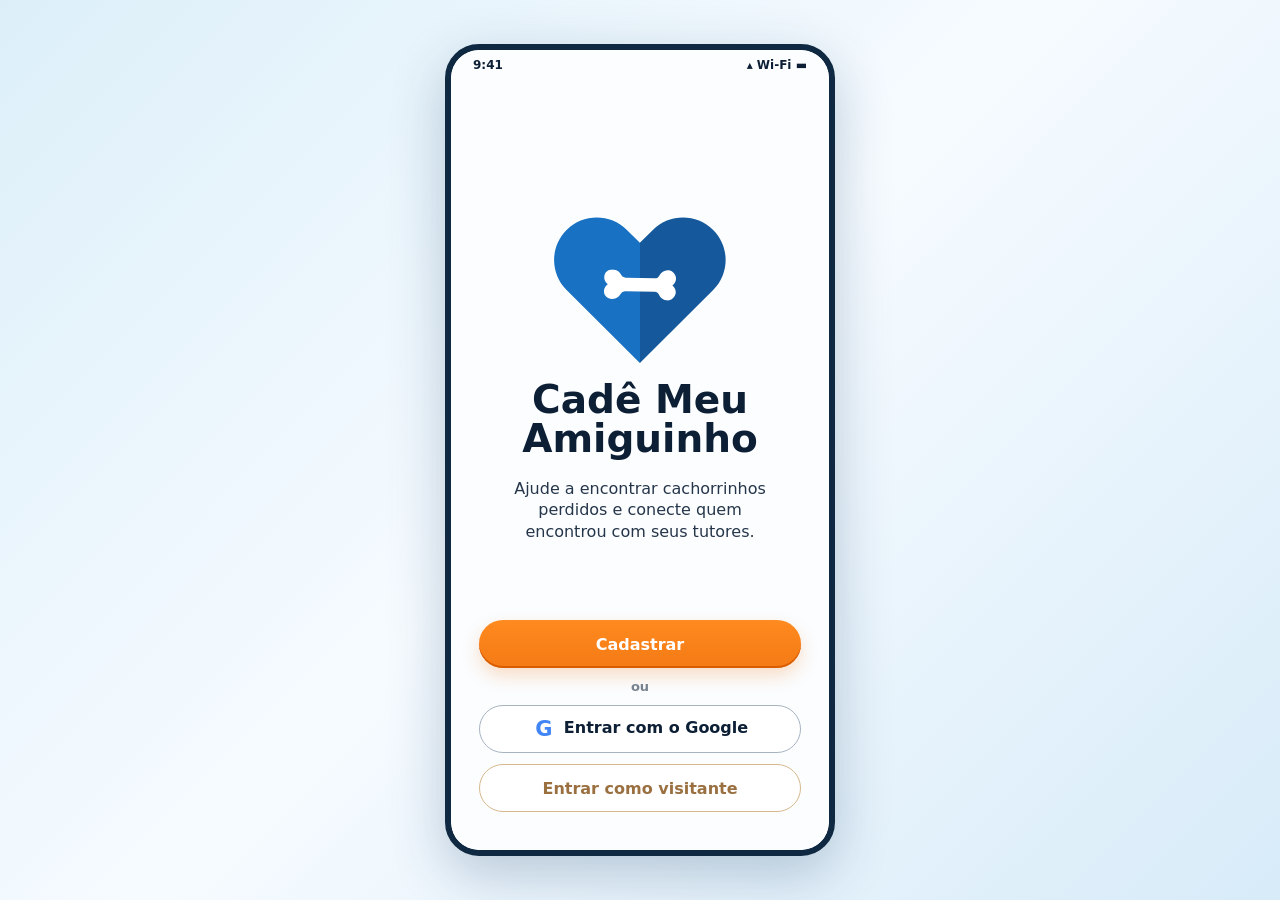
==== mobile.html @ 2a05feb0 "Adicionar prototipo estatico" ====
<!doctype html>
<html lang="pt-BR">
  <head>
    <meta charset="utf-8">
    <meta name="viewport" content="width=device-width, initial-scale=1">
    <title>Cadê Meu Amiguinho</title>
    <style>
:root {
  --blue-dark: #08345d;
  --blue-main: #0f69aa;
  --blue-light: #2488c7;
  --blue-soft: #e9f6fd;
  --orange: #f47a15;
  --orange-dark: #d95d00;
  --ink: #0d1f35;
  --muted: #657385;
  --line: #dce6ee;
  --paper: #fbfdff;
  --white: #ffffff;
  --shadow: 0 18px 55px rgba(8, 52, 93, 0.24);
}

* { box-sizing: border-box; }

body {
  margin: 0;
  min-height: 100vh;
  font-family: Inter, ui-sans-serif, system-ui, -apple-system, BlinkMacSystemFont, "Segoe UI", sans-serif;
  color: var(--ink);
  background: linear-gradient(135deg, #dceff9 0%, #f6fbff 48%, #d7ebf8 100%);
}

button { font: inherit; cursor: pointer; }

.workspace {
  min-height: 100vh;
  display: grid;
  place-items: center;
  padding: 24px;
}

.phone-frame {
  width: min(390px, 100vw);
  height: min(812px, calc(100vh - 28px));
  min-height: 700px;
  border: 6px solid #102942;
  border-radius: 34px;
  background: #102942;
  box-shadow: var(--shadow);
  overflow: hidden;
}

.phone-screen {
  height: 100%;
  display: grid;
  grid-template-rows: 30px 1fr;
  overflow: hidden;
  border-radius: 27px;
  background: var(--paper);
}

.status-bar {
  z-index: 10;
  display: flex;
  align-items: center;
  justify-content: space-between;
  padding: 0 22px;
  background: var(--paper);
  color: var(--ink);
  font-size: 12px;
  font-weight: 800;
}

#app { min-height: 0; }

.screen {
  height: 100%;
  overflow: hidden;
  background: var(--paper);
}

.splash {
  display: grid;
  grid-template-rows: 1fr auto;
  padding: 60px 28px 38px;
  text-align: center;
}

.splash-center {
  align-self: center;
  display: grid;
  justify-items: center;
  gap: 20px;
}

.logo-heart {
  position: relative;
  width: 118px;
  height: 104px;
  margin-bottom: 4px;
}

.logo-heart::before,
.logo-heart::after {
  content: "";
  position: absolute;
  top: 0;
  width: 64px;
  height: 94px;
  border-radius: 34px 34px 12px 12px;
  background: linear-gradient(150deg, var(--blue-light), var(--blue-main) 58%, var(--blue-dark));
}

.logo-heart::before {
  left: 58px;
  transform: rotate(45deg);
  transform-origin: 0 100%;
}

.logo-heart::after {
  left: 0;
  transform: rotate(-45deg);
  transform-origin: 100% 100%;
}

.bone {
  position: absolute;
  z-index: 2;
  left: 25px;
  top: 44px;
  width: 68px;
  height: 17px;
  border-radius: 999px;
  background: var(--white);
}

.bone::before,
.bone::after {
  content: "";
  position: absolute;
  top: -9px;
  width: 34px;
  height: 34px;
  border-radius: 50%;
  background: var(--white);
  box-shadow: 0 16px 0 var(--white);
}

.bone::before { left: -10px; }
.bone::after { right: -10px; }

.splash h1 {
  margin: 0;
  max-width: 290px;
  font-size: 39px;
  line-height: 0.98;
  color: var(--ink);
  letter-spacing: 0;
}

.splash p {
  margin: 0;
  max-width: 265px;
  color: #26364a;
  font-size: 16px;
  line-height: 1.35;
  font-weight: 500;
}

.splash-actions {
  display: grid;
  gap: 11px;
}

.primary-button,
.outline-button,
.ghost-button {
  width: 100%;
  min-height: 48px;
  border-radius: 999px;
  font-weight: 800;
}

.primary-button {
  border: 0;
  background: linear-gradient(180deg, #ff8a1f, var(--orange));
  color: var(--white);
  box-shadow: inset 0 -2px 0 var(--orange-dark), 0 8px 18px rgba(244, 122, 21, 0.24);
}

.or-label {
  color: #778290;
  font-size: 13px;
  font-weight: 700;
}

.outline-button,
.ghost-button {
  background: var(--white);
  color: var(--ink);
  border: 1.5px solid #a8b4c2;
}

.ghost-button {
  color: #9a7040;
  border-color: #d6b88c;
}

.google-mark {
  display: inline-grid;
  place-items: center;
  width: 24px;
  height: 24px;
  margin-right: 8px;
  border-radius: 50%;
  color: #4285f4;
  font-size: 21px;
  font-weight: 900;
  vertical-align: -3px;
}

.menu {
  display: grid;
  grid-template-rows: 72px 202px 1fr 70px;
}

.menu-header {
  display: grid;
  grid-template-columns: 44px 1fr 44px;
  align-items: center;
  padding: 0 16px;
  background: linear-gradient(180deg, var(--blue-main), var(--blue-dark));
  color: var(--white);
}

.icon-button {
  width: 38px;
  height: 38px;
  display: grid;
  place-items: center;
  border: 0;
  border-radius: 50%;
  background: transparent;
  color: currentColor;
  font-size: 25px;
}

.compact-brand {
  display: flex;
  align-items: center;
  justify-content: center;
  gap: 8px;
  font-weight: 900;
  line-height: 1;
}

.mini-logo {
  position: relative;
  width: 42px;
  height: 36px;
  display: inline-block;
}

.mini-logo::before,
.mini-logo::after {
  content: "";
  position: absolute;
  top: 1px;
  width: 22px;
  height: 32px;
  border-radius: 16px 16px 4px 4px;
  background: var(--white);
}

.mini-logo::before { left: 21px; transform: rotate(45deg); transform-origin: 0 100%; }
.mini-logo::after { left: 0; transform: rotate(-45deg); transform-origin: 100% 100%; }

.mini-logo span {
  position: absolute;
  z-index: 2;
  left: 9px;
  top: 16px;
  width: 24px;
  height: 7px;
  border-radius: 999px;
  background: var(--blue-main);
}

.hero-dog {
  position: relative;
  overflow: hidden;
  display: grid;
  align-items: end;
  padding: 22px;
  background:
    linear-gradient(180deg, rgba(9, 42, 69, 0.05), rgba(9, 42, 69, 0.62)),
    radial-gradient(circle at 70% 20%, rgba(255,255,255,.78), transparent 17%),
    radial-gradient(circle at 25% 30%, #5f843c, transparent 23%),
    linear-gradient(135deg, #4c712d, #d2b072 52%, #7b4c24 53%, #2f562c);
}

.dog-face {
  position: absolute;
  right: 20px;
  top: 18px;
  width: 175px;
  height: 165px;
  border-radius: 48% 48% 46% 46%;
  background: linear-gradient(145deg, #d9a75e, #b77b35 65%, #89571f);
  box-shadow: -34px 28px 0 rgba(111, 73, 30, .72), 28px 25px 0 rgba(111, 73, 30, .72);
}

.dog-face::before,
.dog-face::after {
  content: "";
  position: absolute;
  top: 58px;
  width: 15px;
  height: 15px;
  border-radius: 50%;
  background: #1a1a1a;
}

.dog-face::before { left: 48px; }
.dog-face::after { right: 48px; }

.dog-nose {
  position: absolute;
  left: 69px;
  top: 82px;
  width: 36px;
  height: 24px;
  border-radius: 50%;
  background: #1d1d1d;
}

.dog-mouth {
  position: absolute;
  left: 72px;
  top: 108px;
  width: 31px;
  height: 34px;
  border-radius: 0 0 18px 18px;
  background: #d96c72;
}

.hero-title {
  position: relative;
  z-index: 2;
  max-width: 255px;
  margin: 0;
  color: var(--white);
  font-size: 25px;
  line-height: 1.03;
  text-shadow: 0 2px 7px rgba(0,0,0,.45);
}

.menu-grid {
  display: grid;
  grid-template-columns: repeat(2, 1fr);
  gap: 14px;
  padding: 14px;
  overflow: auto;
  background: var(--paper);
}

.menu-card {
  min-height: 142px;
  display: grid;
  justify-items: center;
  align-content: center;
  gap: 9px;
  padding: 14px 10px;
  border: 1px solid var(--line);
  border-radius: 10px;
  background: var(--white);
  color: var(--ink);
  text-align: center;
  box-shadow: 0 3px 10px rgba(8, 52, 93, 0.08);
}

.menu-card-icon {
  width: 48px;
  height: 48px;
  display: grid;
  place-items: center;
  border-radius: 50%;
  color: var(--blue-main);
  font-size: 33px;
}

.menu-card h2 {
  margin: 0;
  max-width: 120px;
  font-size: 16px;
  line-height: 1.15;
}

.menu-card p {
  margin: 0;
  max-width: 126px;
  color: #5b6979;
  font-size: 11px;
  line-height: 1.25;
  font-weight: 650;
}

.bottom-nav {
  display: grid;
  grid-template-columns: repeat(3, 1fr);
  align-items: center;
  padding: 7px 15px 10px;
  border-top: 1px solid var(--line);
  background: var(--white);
}

.nav-item {
  min-width: 0;
  display: grid;
  justify-items: center;
  gap: 3px;
  border: 0;
  background: transparent;
  color: var(--blue-main);
  font-size: 11px;
  font-weight: 800;
}

.nav-item.active { color: var(--orange); }
.nav-icon { font-size: 21px; line-height: 1; }

@media (max-width: 520px) {
  .workspace { padding: 0; }
  .phone-frame { width: 100vw; height: 100vh; min-height: 100vh; border: 0; border-radius: 0; }
  .phone-screen { border-radius: 0; }
}

/* Asset-backed artwork */
.splash-logo {
  width: min(174px, 58vw);
  height: 146px;
  display: block;
  object-fit: contain;
  object-position: center;
  margin-bottom: -2px;
}

.header-logo {
  width: 44px;
  height: 38px;
  display: block;
  object-fit: contain;
  object-position: center;
  flex: 0 0 auto;
}

.hero-dog {
  position: relative;
  overflow: hidden;
  display: grid;
  align-items: end;
  padding: 0;
  background: #0b4f83;
}

.hero-banner {
  position: absolute;
  inset: 0;
  width: 100%;
  height: 100%;
  display: block;
  object-fit: cover;
  object-position: center;
}

.hero-dog::after {
  content: "";
  position: absolute;
  inset: 0;
  background: linear-gradient(180deg, rgba(6, 27, 48, 0.04) 34%, rgba(6, 27, 48, 0.66) 100%);
  pointer-events: none;
}

.hero-title {
  position: relative;
  z-index: 2;
  max-width: 255px;
  margin: 0 0 20px 22px;
  color: var(--white);
  font-size: 25px;
  line-height: 1.03;
  text-shadow: 0 2px 7px rgba(0,0,0,.45);
}

/* Screens 6 and 7 */
.app-header {
  height: 58px;
  display: grid;
  grid-template-columns: 44px 1fr 44px;
  align-items: center;
  padding: 0 12px;
  background: linear-gradient(180deg, var(--blue-main), var(--blue-dark));
  color: var(--white);
}

.app-header-title {
  display: flex;
  align-items: center;
  justify-content: center;
  gap: 8px;
  min-width: 0;
  font-size: 17px;
  font-weight: 900;
}

.app-header-title img {
  width: 34px;
  height: 30px;
  object-fit: contain;
  flex: 0 0 auto;
}

.app-header-action {
  display: grid;
  place-items: center;
}

.heart-action,
.heart-inline {
  border: 0;
  background: transparent;
  color: var(--orange);
  font-size: 24px;
  line-height: 1;
}

.list-screen {
  display: grid;
  grid-template-rows: 58px 1fr 70px;
}

.list-content {
  min-height: 0;
  overflow: auto;
  padding: 14px 13px 12px;
}

.search-box {
  height: 42px;
  display: grid;
  grid-template-columns: 32px 1fr;
  align-items: center;
  margin-bottom: 14px;
  padding: 0 12px;
  border: 1px solid var(--line);
  border-radius: 10px;
  background: var(--white);
  color: var(--blue-dark);
  box-shadow: 0 3px 9px rgba(8, 52, 93, 0.05);
}

.search-box span {
  font-size: 22px;
  line-height: 1;
}

.search-box input {
  min-width: 0;
  border: 0;
  outline: 0;
  background: transparent;
  color: var(--ink);
  font-size: 13px;
  font-weight: 650;
}

.search-box input::placeholder {
  color: #758497;
}

.lost-list {
  display: grid;
  gap: 11px;
}

.lost-card {
  position: relative;
  width: 100%;
  min-height: 104px;
  display: grid;
  grid-template-columns: 82px 1fr 20px;
  gap: 10px;
  align-items: center;
  padding: 9px 10px;
  border: 1px solid var(--line);
  border-radius: 10px;
  background: var(--white);
  color: var(--ink);
  text-align: left;
  box-shadow: 0 3px 10px rgba(8, 52, 93, 0.07);
}

.lost-card-photo {
  width: 76px;
  height: 76px;
  border-radius: 8px;
  object-fit: cover;
  background: var(--blue-soft);
}

.lost-card-info {
  min-width: 0;
  display: grid;
  gap: 3px;
}

.lost-card-info strong {
  font-size: 17px;
  line-height: 1.1;
}

.lost-card-info span {
  color: #4f5d70;
  font-size: 11px;
  line-height: 1.2;
  font-weight: 650;
}

.status-pill,
.detail-status {
  justify-self: start;
  width: max-content;
  display: inline-flex;
  align-items: center;
  min-height: 22px;
  padding: 0 9px;
  border-radius: 999px;
  background: #fff0d8;
  color: #ae650b;
  font-size: 11px;
  font-style: normal;
  font-weight: 850;
}

.status-pill.encontrado,
.detail-status.encontrado {
  background: #e7f5ff;
  color: var(--blue-main);
}

.status-pill.para-adocao,
.detail-status.para-adocao {
  background: #eaf8ed;
  color: #277247;
}

.card-favorite {
  align-self: start;
  justify-self: end;
  color: #b97821;
  font-size: 17px;
}

.detail-screen {
  display: grid;
  grid-template-rows: 58px 1fr;
}

.detail-content {
  min-height: 0;
  overflow: auto;
  padding: 14px 16px 24px;
}

.detail-photo-wrap {
  position: relative;
  overflow: hidden;
  height: 184px;
  border-radius: 8px;
  background: var(--blue-soft);
  box-shadow: 0 5px 16px rgba(8, 52, 93, 0.11);
}

.detail-photo {
  width: 100%;
  height: 100%;
  display: block;
  object-fit: cover;
  object-position: center;
}

.detail-status {
  position: absolute;
  top: 10px;
  right: 10px;
  background: #ff9b31;
  color: var(--white);
}

.detail-card {
  padding-top: 14px;
}

.detail-title-row {
  display: flex;
  align-items: center;
  justify-content: space-between;
  gap: 10px;
}

.detail-title-row h1 {
  display: flex;
  align-items: center;
  gap: 9px;
  margin: 0;
  font-size: 25px;
  line-height: 1.1;
}

.detail-title-row h1 span {
  color: var(--blue-dark);
  font-size: 24px;
}

.last-seen {
  margin: 8px 0 17px;
  color: #4f5d70;
  font-size: 13px;
  line-height: 1.35;
  font-weight: 650;
}

.pet-facts {
  display: grid;
  gap: 9px;
  margin: 0 0 17px;
}

.pet-facts div {
  display: grid;
  grid-template-columns: 126px 1fr;
  align-items: baseline;
  gap: 8px;
}

.pet-facts dt {
  color: var(--blue-dark);
  font-size: 13px;
  font-weight: 900;
}

.pet-facts dt::before {
  content: "✣";
  display: inline-block;
  width: 21px;
  color: var(--blue-dark);
}

.pet-facts dd {
  margin: 0;
  color: #2f3b4c;
  font-size: 13px;
  font-weight: 650;
}

.pet-description {
  margin: 0 0 20px;
  color: #3f4a5a;
  font-size: 14px;
  line-height: 1.38;
  font-weight: 600;
}

.contact-button {
  width: 100%;
  min-height: 52px;
  display: flex;
  align-items: center;
  justify-content: center;
  gap: 9px;
  border: 0;
  border-radius: 12px;
  background: linear-gradient(180deg, #2d91d8, #0f75bd);
  color: var(--white);
  font-size: 16px;
  font-weight: 900;
  box-shadow: inset 0 -2px 0 rgba(0, 0, 0, 0.16), 0 8px 18px rgba(15, 105, 170, 0.24);
}

.contact-button span {
  width: 27px;
  height: 27px;
  display: grid;
  place-items: center;
  border: 2px solid currentColor;
  border-radius: 50%;
  font-size: 17px;
}

.favorite-button {
  width: 100%;
  min-height: 46px;
  display: flex;
  align-items: center;
  justify-content: center;
  gap: 8px;
  border: 0;
  background: transparent;
  color: #22344c;
  font-size: 14px;
  font-weight: 800;
}

@media (max-height: 760px) {
  .menu { grid-template-rows: 62px 170px 1fr 64px; }
  .menu-card { min-height: 122px; }
  .lost-card { min-height: 94px; }
  .lost-card-photo { width: 68px; height: 68px; }
  .detail-photo-wrap { height: 162px; }
}

/* Screens 3, 4 and 5 */
.form-screen {
  display: grid;
  grid-template-rows: 58px 1fr;
}

.form-content {
  min-height: 0;
  overflow: auto;
  padding: 13px 16px 18px;
}

.photo-row {
  display: grid;
  grid-template-columns: 1fr 92px;
  gap: 14px;
  align-items: stretch;
  margin-bottom: 12px;
}

.upload-card {
  min-height: 92px;
  display: grid;
  justify-items: center;
  align-content: center;
  gap: 7px;
  padding: 10px;
  border: 1px solid var(--line);
  border-radius: 8px;
  background: var(--white);
  color: var(--blue-dark);
  text-align: center;
  font-size: 12px;
  font-weight: 850;
  line-height: 1.15;
  box-shadow: 0 3px 10px rgba(8, 52, 93, 0.06);
}

.upload-card img {
  width: 38px;
  height: 32px;
  object-fit: contain;
}

.form-preview {
  width: 92px;
  height: 92px;
  display: block;
  border-radius: 8px;
  object-fit: cover;
  background: var(--blue-soft);
}

.pet-form {
  display: grid;
  gap: 10px;
}

.form-field {
  display: grid;
  gap: 5px;
  color: var(--ink);
  font-size: 12px;
  font-weight: 850;
}

.form-field input,
.form-field select,
.form-field textarea {
  width: 100%;
  min-height: 38px;
  border: 1px solid var(--line);
  border-radius: 8px;
  padding: 9px 10px;
  background: var(--white);
  color: var(--ink);
  outline: 0;
  font: inherit;
  font-size: 12px;
  font-weight: 600;
  box-shadow: inset 0 1px 2px rgba(8, 52, 93, 0.05);
}

.form-field textarea {
  min-height: 66px;
  resize: vertical;
}

.form-field input::placeholder,
.form-field textarea::placeholder {
  color: #9aa7b5;
}

.contact-fieldset {
  display: grid;
  gap: 8px;
  margin: 3px 0 0;
  padding: 0;
  border: 0;
}

.contact-fieldset legend {
  margin-bottom: 4px;
  color: var(--ink);
  font-size: 12px;
  font-weight: 900;
}

.icon-field {
  position: relative;
  padding-left: 28px;
}

.icon-field::before {
  position: absolute;
  left: 0;
  top: 25px;
  width: 18px;
  color: #061f35;
  text-align: center;
  font-size: 15px;
}

.icon-field::before { content: "♟"; }
.icon-field.phone::before { content: "☎"; }
.icon-field.email::before { content: "✉"; }

.submit-alert {
  width: 100%;
  min-height: 46px;
  margin-top: 6px;
  border: 0;
  border-radius: 999px;
  background: linear-gradient(180deg, #ff8a1f, var(--orange));
  color: var(--white);
  font-size: 14px;
  font-weight: 900;
  box-shadow: inset 0 -2px 0 var(--orange-dark), 0 8px 18px rgba(244, 122, 21, 0.24);
}

.confirm-screen {
  display: grid;
  grid-template-rows: 58px 1fr;
}

.confirm-content {
  min-height: 0;
  display: grid;
  justify-items: center;
  align-content: center;
  gap: 18px;
  padding: 22px 22px 34px;
  text-align: center;
  overflow: auto;
}

.check-icon {
  width: 74px;
  height: 74px;
  display: grid;
  place-items: center;
  border-radius: 50%;
  background: linear-gradient(180deg, var(--blue-light), var(--blue-main));
  color: var(--white);
  font-size: 52px;
  font-weight: 900;
  line-height: 1;
  box-shadow: 0 8px 22px rgba(15, 105, 170, 0.24);
}

.confirm-logo {
  width: 128px;
  height: 108px;
  object-fit: contain;
}

.confirm-content h1 {
  margin: 0;
  color: var(--ink);
  font-size: 23px;
  line-height: 1.15;
}

.confirm-content > p {
  max-width: 286px;
  margin: -7px 0 10px;
  color: #28394d;
  font-size: 15px;
  line-height: 1.35;
  font-weight: 600;
}

.warning-box {
  width: 100%;
  display: grid;
  grid-template-columns: 38px 1fr;
  grid-template-areas: "icon title" "icon text";
  gap: 3px 10px;
  padding: 16px;
  border: 1px solid #f0d889;
  border-radius: 10px;
  background: #fff4c9;
  color: #573e00;
  text-align: left;
}

.warning-box span {
  grid-area: icon;
  font-size: 30px;
  line-height: 1;
}

.warning-box strong {
  grid-area: title;
  font-size: 14px;
}

.warning-box p {
  grid-area: text;
  margin: 0;
  color: #5f4a16;
  font-size: 12px;
  line-height: 1.35;
  font-weight: 700;
}

@media (max-height: 760px) {
  .form-content { padding: 10px 14px 14px; }
  .photo-row { grid-template-columns: 1fr 82px; gap: 10px; margin-bottom: 8px; }
  .upload-card { min-height: 82px; }
  .form-preview { width: 82px; height: 82px; }
  .pet-form { gap: 7px; }
  .form-field input,
  .form-field select { min-height: 35px; }
  .form-field textarea { min-height: 54px; }
  .confirm-content { gap: 13px; }
  .confirm-logo { width: 108px; height: 92px; }
}

/* Screens 8 and 9 */
.contact-screen,
.favorites-screen {
  display: grid;
  grid-template-rows: 58px 1fr;
}

.favorites-screen {
  grid-template-rows: 58px 1fr 70px;
}

.contact-content,
.favorites-content {
  min-height: 0;
  overflow: auto;
  padding: 14px 16px 20px;
}

.contact-hero-panel,
.about-panel {
  border: 1px solid #d8ebf7;
  border-radius: 8px;
  background: #edf8ff;
  box-shadow: 0 3px 10px rgba(8, 52, 93, 0.06);
}

.contact-hero-panel {
  display: grid;
  justify-items: center;
  gap: 7px;
  padding: 22px 18px 20px;
  text-align: center;
}

.contact-hero-panel img {
  width: 98px;
  height: 82px;
  object-fit: contain;
}

.contact-hero-panel h1 {
  margin: 0;
  color: var(--ink);
  font-size: 22px;
  line-height: 1.12;
}

.contact-hero-panel p {
  max-width: 230px;
  margin: 0;
  color: #46576b;
  font-size: 13px;
  line-height: 1.35;
  font-weight: 700;
}

.contact-list {
  display: grid;
  gap: 16px;
  padding: 20px 4px 22px;
}

.contact-item {
  display: grid;
  grid-template-columns: 43px 1fr;
  align-items: center;
  gap: 10px;
}

.contact-item > span {
  width: 36px;
  height: 36px;
  display: grid;
  place-items: center;
  border-radius: 50%;
  background: var(--blue-main);
  color: var(--white);
  font-size: 19px;
  box-shadow: 0 4px 10px rgba(15, 105, 170, 0.18);
}

.contact-item strong {
  display: block;
  color: #1d344e;
  font-size: 13px;
  line-height: 1.25;
}

.contact-item small {
  display: block;
  margin-top: 4px;
  color: #7b8795;
  font-size: 11px;
  font-weight: 700;
}

.about-panel {
  padding: 16px;
}

.about-panel h2 {
  margin: 0 0 10px;
  color: var(--ink);
  font-size: 17px;
}

.about-panel p {
  margin: 0 0 15px;
  color: #26384d;
  font-size: 14px;
  line-height: 1.35;
  font-weight: 650;
}

.about-brand {
  display: flex;
  align-items: center;
  justify-content: center;
  gap: 9px;
  color: var(--blue-dark);
  font-size: 16px;
}

.about-brand img {
  width: 42px;
  height: 36px;
  object-fit: contain;
}

.favorites-content {
  padding-top: 16px;
}

.favorites-list {
  display: grid;
  gap: 16px;
}

.favorite-card {
  display: grid;
  grid-template-columns: 82px 1fr 30px;
  align-items: center;
  gap: 12px;
  min-height: 94px;
  padding: 10px;
  border: 1px solid var(--line);
  border-radius: 8px;
  background: var(--white);
  box-shadow: 0 3px 10px rgba(8, 52, 93, 0.06);
}

.favorite-card img {
  width: 74px;
  height: 74px;
  border-radius: 8px;
  object-fit: cover;
  background: var(--blue-soft);
}

.favorite-card div {
  min-width: 0;
  display: grid;
  gap: 5px;
}

.favorite-card strong {
  color: var(--ink);
  font-size: 16px;
  line-height: 1.1;
}

.favorite-card span,
.favorite-card small {
  color: #4f5d70;
  font-size: 12px;
  line-height: 1.2;
  font-weight: 650;
}

.favorite-card button {
  width: 28px;
  height: 28px;
  border: 0;
  border-radius: 50%;
  background: transparent;
  color: var(--orange);
  font-size: 21px;
  line-height: 1;
}

/* Screen 10 - profile/settings */
.profile-top-button {
  width: 38px;
  height: 38px;
  display: grid;
  place-items: center;
  border: 2px solid rgba(255,255,255,.9);
  border-radius: 50%;
  background: rgba(255,255,255,.16);
  color: var(--white);
  font-size: 0;
  position: relative;
}

.profile-top-button::before,
.profile-top-button::after {
  content: "";
  position: absolute;
  left: 50%;
  transform: translateX(-50%);
  background: currentColor;
}

.profile-top-button::before {
  top: 8px;
  width: 10px;
  height: 10px;
  border-radius: 50%;
}

.profile-top-button::after {
  bottom: 7px;
  width: 20px;
  height: 11px;
  border-radius: 12px 12px 5px 5px;
}

.profile-screen {
  display: grid;
  grid-template-rows: 58px 1fr 70px;
}

.profile-content {
  min-height: 0;
  overflow: auto;
  padding: 18px 18px 22px;
}

.profile-summary {
  display: grid;
  grid-template-columns: 86px 1fr;
  align-items: center;
  gap: 15px;
  padding-bottom: 19px;
  border-bottom: 1px solid var(--line);
}

.profile-avatar {
  width: 76px;
  height: 76px;
  display: grid;
  place-items: center;
  border-radius: 50%;
  background: linear-gradient(180deg, var(--blue-light), var(--blue-main));
  color: var(--white);
  font-size: 0;
  position: relative;
  box-shadow: 0 6px 16px rgba(15, 105, 170, .22);
}

.profile-avatar::before,
.profile-avatar::after {
  content: "";
  position: absolute;
  left: 50%;
  transform: translateX(-50%);
  background: currentColor;
}

.profile-avatar::before {
  top: 17px;
  width: 23px;
  height: 23px;
  border-radius: 50%;
}

.profile-avatar::after {
  bottom: 17px;
  width: 43px;
  height: 22px;
  border-radius: 24px 24px 10px 10px;
}

.profile-summary h1 {
  margin: 0 0 4px;
  color: var(--ink);
  font-size: 21px;
  line-height: 1.1;
}

.profile-summary button {
  border: 0;
  background: transparent;
  padding: 0;
  color: var(--blue-main);
  font-size: 13px;
  font-weight: 800;
  text-decoration: underline;
}

.settings-list {
  display: grid;
  margin-top: 10px;
}

.settings-row {
  min-height: 56px;
  display: grid;
  grid-template-columns: 38px 1fr auto;
  align-items: center;
  gap: 10px;
  border: 0;
  border-bottom: 1px solid var(--line);
  background: transparent;
  color: var(--ink);
  text-align: left;
}

.settings-row > span:first-child {
  width: 28px;
  height: 28px;
  display: grid;
  place-items: center;
  color: var(--blue-dark);
  font-size: 20px;
}

.settings-row strong {
  font-size: 14px;
  font-weight: 850;
}

.settings-row em {
  color: #607084;
  font-size: 28px;
  font-style: normal;
  line-height: 1;
}

.toggle {
  width: 46px;
  height: 25px;
  border-radius: 999px;
  background: #cbd7e2;
  position: relative;
}

.toggle::after {
  content: "";
  position: absolute;
  top: 3px;
  left: 3px;
  width: 19px;
  height: 19px;
  border-radius: 50%;
  background: var(--white);
  box-shadow: 0 1px 4px rgba(0,0,0,.2);
}

.toggle.on {
  background: var(--blue-light);
}

.toggle.on::after {
  left: 24px;
}


</style>
  </head>
  <body>
    <main class="workspace">
      <section class="phone-frame" aria-label="Protótipo mobile Cadê Meu Amiguinho">
        <div class="phone-screen">
          <div class="status-bar" aria-hidden="true">
            <span>9:41</span>
            <span>▴ Wi-Fi ▬</span>
          </div>
          <div id="app"></div>
        </div>
      </section>
    </main>
    <script>
const app = document.querySelector("#app");

const ASSETS = {
  logo: "[data-uri]",
  logoOutline: "[data-uri]",
  banner: "[data-uri]",
  lostPreview: "[data-uri]",
  foundPreview: "[data-uri]"
};

const lostFriends = [
  { id: "bob", name: "Bob", photo: "[data-uri]", lastSeenAt: "12/09/2025 - 14:30", place: "Saise Hinge - Teresina/PI", status: "Perdido", reward: "R$90", size: "Médio", color: "Caramelo", sex: "Macho", description: "Usava coleira azul. Tem uma mancha branca no peito." },
  { id: "mel", name: "Mel", photo: "[data-uri]", lastSeenAt: "16/09/2025 - 09:20", place: "Zona Leste", status: "Encontrado", reward: "-", size: "Pequeno", color: "Preto e branco", sex: "Fêmea", description: "Muito dócil, encontrada perto de uma praça." },
  { id: "luna", name: "Luna", photo: "[data-uri]", lastSeenAt: "09/09/2025 - 18:10", place: "Canoas", status: "Para adoção", reward: "-", size: "Pequeno", color: "Branco e caramelo", sex: "Fêmea", description: "Resgatada recentemente e pronta para adoção responsável." },
  { id: "thor", name: "Thor", photo: "[data-uri]", lastSeenAt: "06/09/2025 - 20:45", place: "Morada de Sol", status: "Perdido", reward: "R$50", size: "Grande", color: "Preto", sex: "Macho", description: "Assustado com barulhos altos, mas atende pelo nome Thor." }
];

let selectedPet = lostFriends[0];

function splashScreen() {
  app.innerHTML = `
    <section class="screen splash">
      <div class="splash-center">
        <img class="splash-logo" src="${ASSETS.logo}" alt="Cadê Meu Amiguinho">
        <h1>Cadê Meu Amiguinho</h1>
        <p>Ajude a encontrar cachorrinhos perdidos e conecte quem encontrou com seus tutores.</p>
      </div>
      <div class="splash-actions">
        <button class="primary-button" type="button" data-route="menu">Cadastrar</button>
        <span class="or-label">ou</span>
        <button class="outline-button" type="button" data-route="menu"><span class="google-mark">G</span>Entrar com o Google</button>
        <button class="ghost-button" type="button" data-route="menu">Entrar como visitante</button>
      </div>
    </section>
  `;
}

function appHeader(title, right = "", backRoute = "menu") {
  return `
    <header class="app-header">
      <button class="icon-button" type="button" data-route="${backRoute}" aria-label="Voltar">‹</button>
      <div class="app-header-title">
        <img src="${ASSETS.logoOutline}" alt="" aria-hidden="true">
        <span>${title}</span>
      </div>
      <div class="app-header-action">${right}</div>
    </header>
  `;
}

function statusClass(status) {
  return status.toLowerCase().normalize("NFD").replace(/[\u0300-\u036f]/g, "").replace(/\s+/g, "-");
}

function menuScreen() {
  app.innerHTML = `
    <section class="screen menu">
      <header class="menu-header">
        <button class="profile-top-button" type="button" data-route="profile" aria-label="Abrir perfil">●</button>
        <div class="compact-brand" aria-label="Cadê Meu Amiguinho">
          <img class="header-logo" src="${ASSETS.logoOutline}" alt="">
          <span>Cadê Meu<br>Amiguinho</span>
        </div>
        <span></span>
      </header>

      <div class="hero-dog">
        <img class="hero-banner" src="${ASSETS.banner}" alt="Cachorro feliz em destaque">
        <h1 class="hero-title">Todo cachorro tem um lar ❤</h1>
      </div>

      <div class="menu-grid" aria-label="Opções principais">
        <button class="menu-card" type="button" data-route="lost-form">
          <span class="menu-card-icon">❤</span>
          <h2>Perdi meu amiguinho</h2>
          <p>Cadastre o alerta de desaparecimento</p>
        </button>
        <button class="menu-card" type="button" data-route="found-form">
          <span class="menu-card-icon">♥</span>
          <h2>Achei um cachorrinho</h2>
          <p>Informe e ajude a encontrar o tutor</p>
        </button>
        <button class="menu-card" type="button" data-route="lost-list">
          <span class="menu-card-icon">⌕</span>
          <h2>Ver amigos perdidos</h2>
        </button>
        <button class="menu-card" type="button" data-route="contact">
          <span class="menu-card-icon">☎</span>
          <h2>Contato</h2>
          <p>Fale conosco</p>
        </button>
      </div>
      ${bottomNav()}
    </section>
  `;
}

function bottomNav(active = "home") {
  return `
    <nav class="bottom-nav" aria-label="Navegação principal">
      <button class="nav-item ${active === "home" ? "active" : ""}" type="button" data-route="menu"><span class="nav-icon">🏠</span><span>Início</span></button>
      <button class="nav-item ${active === "alerts" ? "active" : ""}" type="button" data-route="lost-list"><span class="nav-icon">🔔</span><span>Alertas</span></button>
      <button class="nav-item ${active === "favorites" ? "active" : ""}" type="button" data-route="favorites"><span class="nav-icon">💙</span><span>Favoritos</span></button>
    </nav>
  `;
}

function uploadBlock(image, label) {
  return `
    <div class="photo-row">
      <button class="upload-card" type="button">
        <img src="${ASSETS.logoOutline}" alt="" aria-hidden="true">
        <span>${label}</span>
      </button>
      <img class="form-preview" src="${image}" alt="Prévia do amiguinho">
    </div>
  `;
}

function contactFields() {
  return `
    <fieldset class="contact-fieldset">
      <legend>Seus dados de contato</legend>
      <label class="form-field icon-field"><span>Nome</span><input type="text" placeholder="Digite seu nome"></label>
      <label class="form-field icon-field phone"><span>Telefone</span><input type="tel" placeholder="(00) 00000-0000"></label>
      <label class="form-field icon-field email"><span>Email</span><input type="email" placeholder="seu@email.com"></label>
    </fieldset>
  `;
}

function lostFormScreen() {
  app.innerHTML = `
    <section class="screen form-screen">
      ${appHeader("Perdi meu amiguinho")}
      <main class="form-content">
        ${uploadBlock(ASSETS.lostPreview, "Adicione uma foto do amiguinho")}
        <form class="pet-form">
          <label class="form-field"><span>Nome</span><input type="text" placeholder="Ex.: Bob, Mel, Luna..."></label>
          <label class="form-field"><span>Raça</span><select><option>Selecione</option><option>Sem raça definida</option><option>Vira-lata</option><option>Poodle</option><option>Shih-tzu</option></select></label>
          <label class="form-field"><span>Última vez vista</span><input type="text" placeholder="Rua, bairro ou referência"></label>
          <label class="form-field"><span>Descrição</span><textarea placeholder="Conte mais sobre cor, porte, coleira, etc."></textarea></label>
          ${contactFields()}
          <button class="submit-alert" type="button" data-route="confirmation">Enviar alerta</button>
        </form>
      </main>
    </section>
  `;
}

function foundFormScreen() {
  app.innerHTML = `
    <section class="screen form-screen">
      ${appHeader("Achei um amiguinho")}
      <main class="form-content">
        ${uploadBlock(ASSETS.foundPreview, "Adicione uma foto do amiguinho")}
        <form class="pet-form">
          <label class="form-field"><span>Descrição</span><textarea placeholder="Cor, porte, coleira, características..."></textarea></label>
          <label class="form-field"><span>Local</span><input type="text" placeholder="Rua, bairro, ponto de referência"></label>
          <label class="form-field"><span>Data/hora</span><input type="text" placeholder="Selecione a data e hora"></label>
          ${contactFields()}
          <button class="submit-alert" type="button" data-route="confirmation">Enviar informação</button>
        </form>
      </main>
    </section>
  `;
}

function confirmationScreen() {
  app.innerHTML = `
    <section class="screen confirm-screen">
      ${appHeader("", "", "menu")}
      <main class="confirm-content">
        <div class="check-icon" aria-hidden="true">✓</div>
        <img class="confirm-logo" src="${ASSETS.logo}" alt="Cadê Meu Amiguinho">
        <h1>Seu alerta foi enviado!</h1>
        <p>Agora outras pessoas da sua região podem te ajudar a encontrar seu amiguinho.</p>
        <div class="warning-box">
          <span aria-hidden="true">💡</span>
          <strong>Dica</strong>
          <p>Compartilhe nas redes sociais e mantenha seus dados atualizados.</p>
        </div>
        <button class="submit-alert" type="button" data-route="menu">Voltar para o início</button>
      </main>
    </section>
  `;
}

function profileScreen() {
  app.innerHTML = `
    <section class="screen profile-screen">
      ${appHeader("Cadê Meu Amiguinho")}
      <main class="profile-content">
        <section class="profile-summary">
          <div class="profile-avatar" aria-hidden="true">●</div>
          <div>
            <h1>Denise</h1>
            <button type="button">Editar perfil</button>
          </div>
        </section>
        <section class="settings-list" aria-label="Perfil e configurações">
          <button class="settings-row" type="button"><span>♙</span><strong>Meus alertas</strong><em>›</em></button>
          <button class="settings-row" type="button"><span>♡</span><strong>Meus achados</strong><em>›</em></button>
          <button class="settings-row" type="button"><span>♢</span><strong>Notificações</strong><span class="toggle on" aria-hidden="true"></span></button>
          <button class="settings-row" type="button"><span>⚙</span><strong>Configurações</strong><em>›</em></button>
          <button class="settings-row" type="button"><span>⇱</span><strong>Sair</strong></button>
        </section>
      </main>
      ${bottomNav("favorites")}
    </section>
  `;
}
function contactScreen() {
  app.innerHTML = `
    <section class="screen contact-screen">
      ${appHeader("Cadê Meu Amiguinho")}
      <main class="contact-content">
        <section class="contact-hero-panel">
          <img src="${ASSETS.logo}" alt="Cadê Meu Amiguinho">
          <h1>Cadê Meu Amiguinho</h1>
          <p>Entre em contato conosco ou envie uma mensagem.</p>
        </section>
        <section class="contact-list" aria-label="Informações de contato">
          <div class="contact-item"><span aria-hidden="true">☏</span><div><strong>(86) 9 9999-9999</strong><small>Segunda a sexta - 8h às 18h</small></div></div>
          <div class="contact-item"><span aria-hidden="true">✉</span><div><strong>contato@cademeuamiguinho.com.br</strong></div></div>
          <div class="contact-item"><span aria-hidden="true">◎</span><div><strong>@cademeuamiguinho</strong></div></div>
        </section>
        <section class="about-panel">
          <h2>Sobre</h2>
          <p>O Cadê Meu Amiguinho é um aplicativo criado com muito carinho para ajudar pets perdidos ou abandonados.</p>
          <div class="about-brand"><img src="${ASSETS.logoOutline}" alt="" aria-hidden="true"><strong>Cadê Meu Amiguinho</strong></div>
        </section>
      </main>
    </section>
  `;
}

function favoritesScreen() {
  const favorites = [lostFriends[1], lostFriends[2], lostFriends[3]];
  app.innerHTML = `
    <section class="screen favorites-screen">
      ${appHeader("Favoritos")}
      <main class="favorites-content">
        <div class="favorites-list">
          ${favorites.map((pet) => `
            <article class="favorite-card">
              <img src="${pet.photo}" alt="Foto de ${pet.name}">
              <div>
                <strong>${pet.name}</strong>
                <span>Visto em ${pet.lastSeenAt.split(" - ")[0]}</span>
                <small>${pet.place}</small>
              </div>
              <button type="button" aria-label="Remover dos favoritos">♥</button>
            </article>
          `).join("")}
        </div>
      </main>
      ${bottomNav("favorites")}
    </section>
  `;
}
function petListCard(pet, index) {
  return `
    <button class="lost-card" type="button" data-pet="${pet.id}" ${index === 0 ? "data-route=\"pet-detail\"" : ""}>
      <img class="lost-card-photo" src="${pet.photo}" alt="Foto de ${pet.name}">
      <span class="lost-card-info">
        <strong>${pet.name}</strong>
        <span>Visto pela última vez em</span>
        <span>${pet.lastSeenAt} - ${pet.place}</span>
        <em class="status-pill ${statusClass(pet.status)}">${pet.status}</em>
      </span>
      <span class="card-favorite" aria-hidden="true">✣</span>
    </button>
  `;
}

function lostListScreen() {
  app.innerHTML = `
    <section class="screen list-screen">
      ${appHeader("Amigos perdidos")}
      <main class="list-content">
        <label class="search-box"><span aria-hidden="true">⌕</span><input type="text" placeholder="Buscar por nome, bairro..." aria-label="Buscar por nome, bairro"></label>
        <div class="lost-list" aria-label="Amigos perdidos cadastrados">${lostFriends.map(petListCard).join("")}</div>
      </main>
      ${bottomNav("alerts")}
    </section>
  `;
}

function petDetailScreen() {
  const pet = selectedPet;
  app.innerHTML = `
    <section class="screen detail-screen">
      ${appHeader("Detalhe do amigo", `<button class="heart-action" type="button" aria-label="Favoritar">♥</button>`)}
      <main class="detail-content">
        <div class="detail-photo-wrap"><img class="detail-photo" src="${pet.photo}" alt="Foto de ${pet.name}"><span class="detail-status ${statusClass(pet.status)}">${pet.status}</span></div>
        <section class="detail-card">
          <div class="detail-title-row"><h1><span aria-hidden="true">🐾</span>${pet.name}</h1><button class="heart-inline" type="button" aria-label="Adicionar aos favoritos">♥</button></div>
          <p class="last-seen">Visto pela última vez em ${pet.lastSeenAt}<br>${pet.place}</p>
          <dl class="pet-facts"><div><dt>Recompensa</dt><dd>${pet.reward}</dd></div><div><dt>Porte</dt><dd>${pet.size}</dd></div><div><dt>Cor</dt><dd>${pet.color}</dd></div><div><dt>Sexo</dt><dd>${pet.sex}</dd></div></dl>
          <p class="pet-description">${pet.description}</p>
          <button class="contact-button" type="button"><span aria-hidden="true">☏</span>Entrar em contato</button>
          <button class="favorite-button" type="button"><span aria-hidden="true">♡</span>Adicionar aos favoritos</button>
        </section>
      </main>
    </section>
  `;
}

function navigate(route) {
  if (route === "menu") return menuScreen();
  if (route === "lost-form") return lostFormScreen();
  if (route === "found-form") return foundFormScreen();
  if (route === "confirmation") return confirmationScreen();
  if (route === "lost-list") return lostListScreen();
  if (route === "contact") return contactScreen();
  if (route === "profile") return profileScreen();
  if (route === "favorites") return favoritesScreen();
  if (route === "pet-detail") return petDetailScreen();
  splashScreen();
}

document.addEventListener("click", (event) => {
  const petButton = event.target.closest("[data-pet]");
  if (petButton) selectedPet = lostFriends.find((pet) => pet.id === petButton.dataset.pet) || selectedPet;
  const routeButton = event.target.closest("[data-route]");
  if (routeButton) navigate(routeButton.dataset.route);
});

splashScreen();







</script>
  </body>
</html>
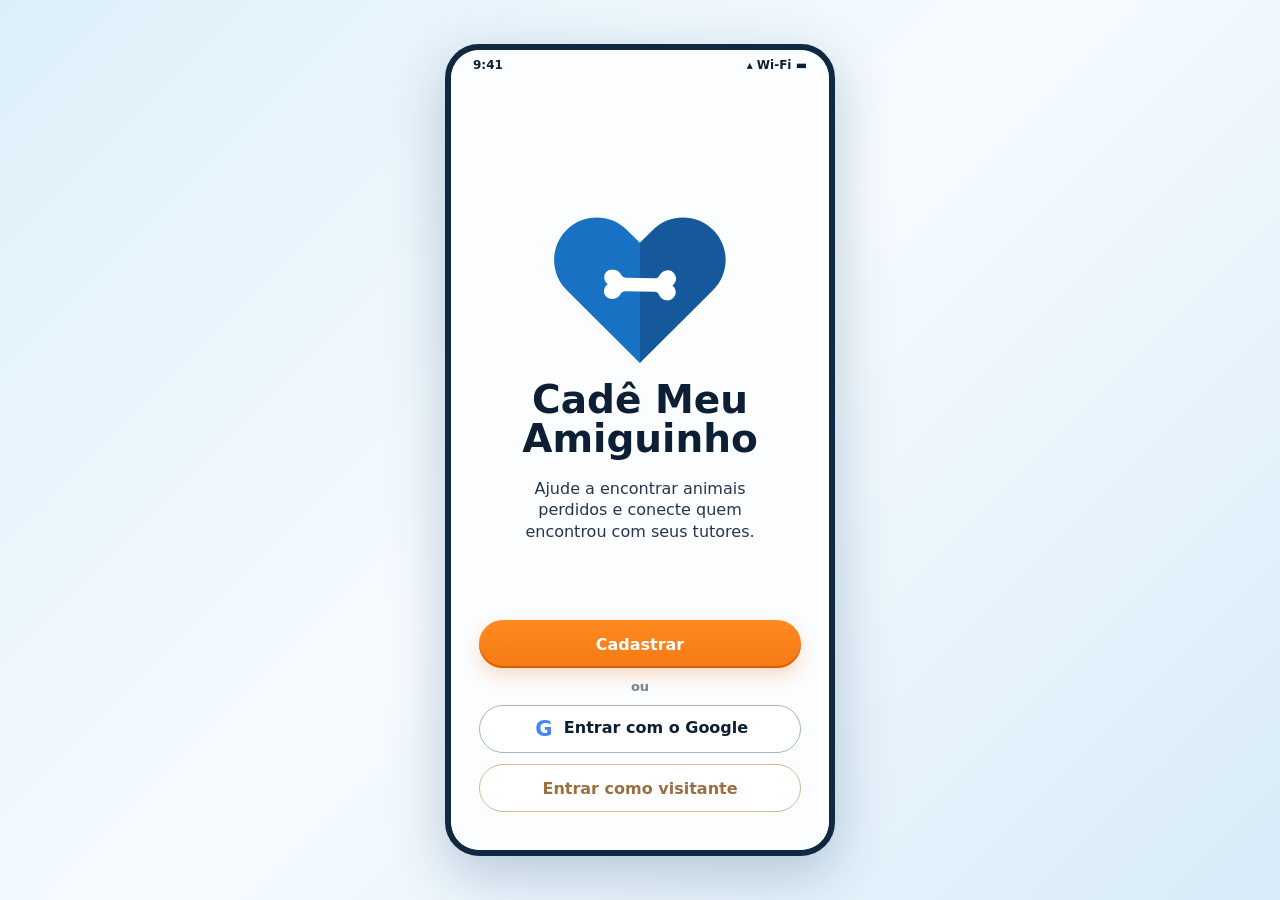
==== commit 40e49937: "Generalizar textos para animais" ====
--- a/mobile.html
+++ b/mobile.html
@@ -1446,7 +1446,7 @@
 const ASSETS = {
   logo: "[data-uri]",
   logoOutline: "[data-uri]",
-  banner: "[data-uri]